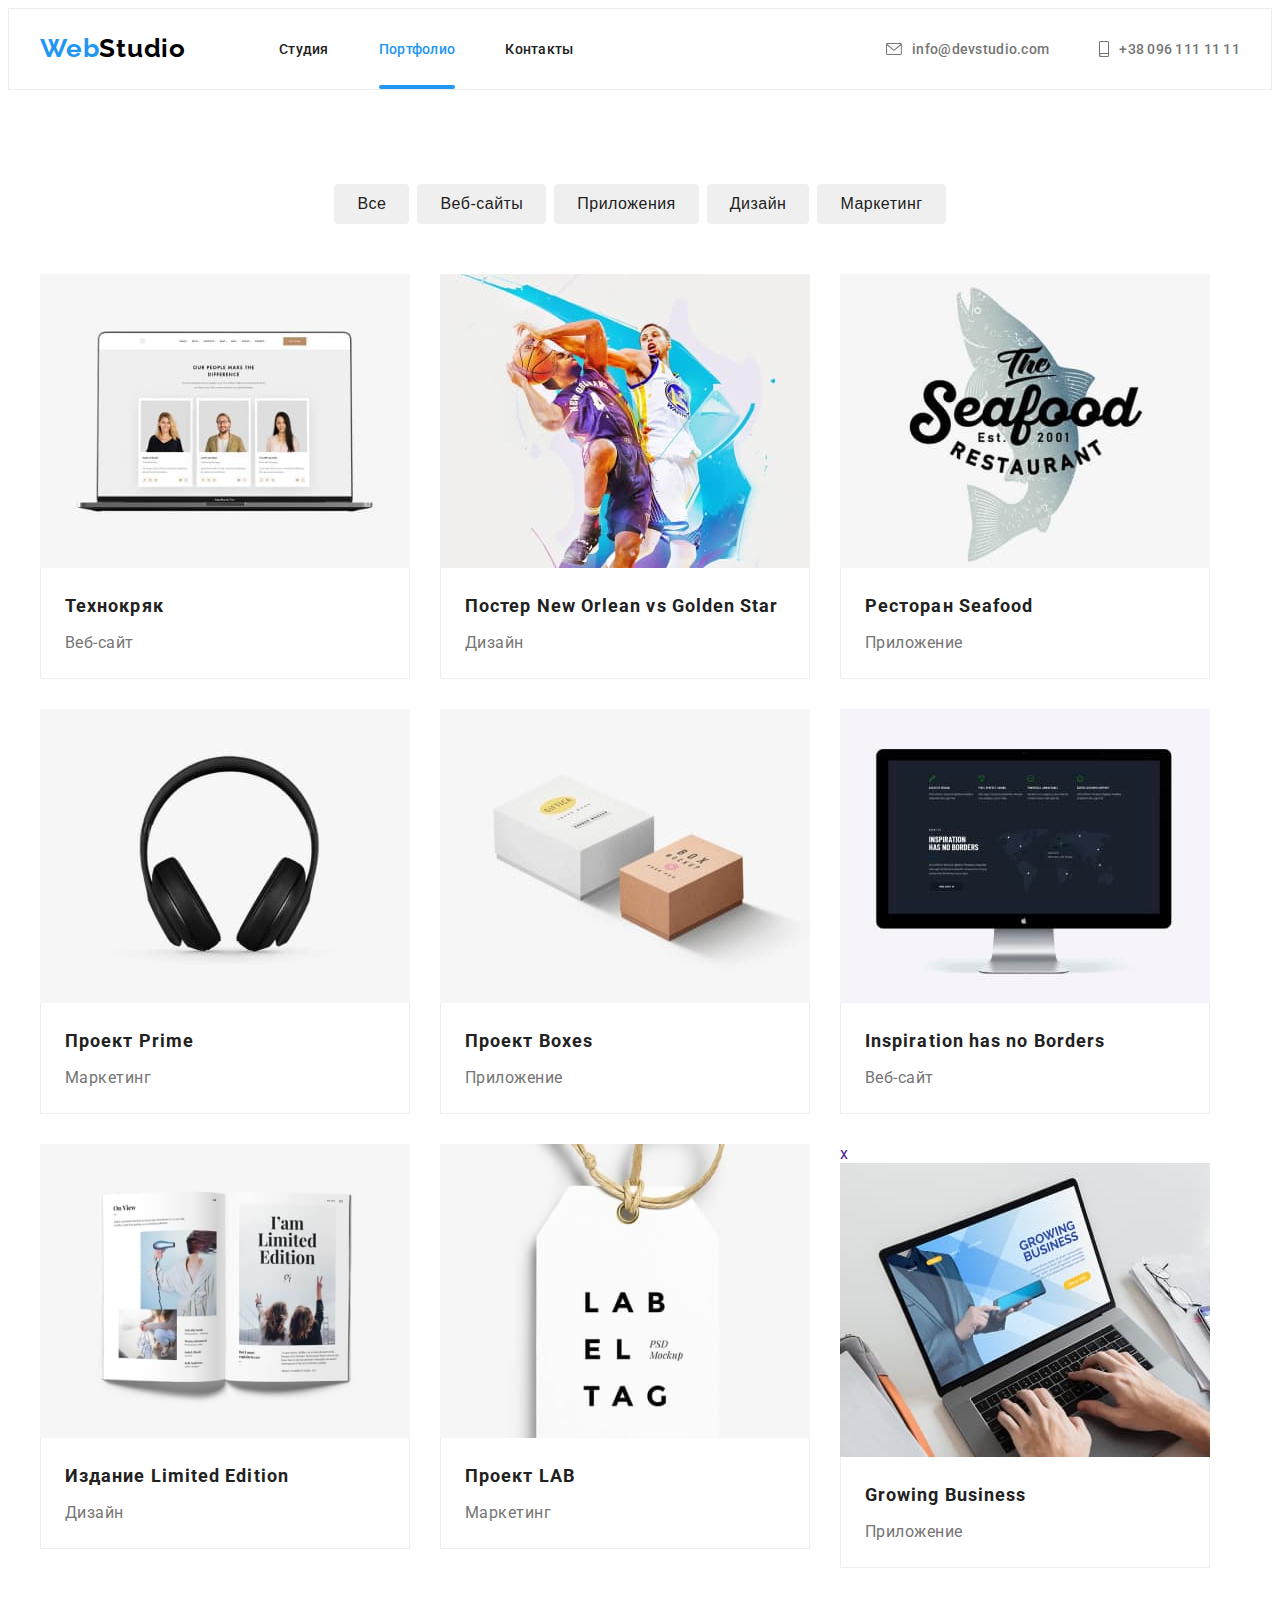
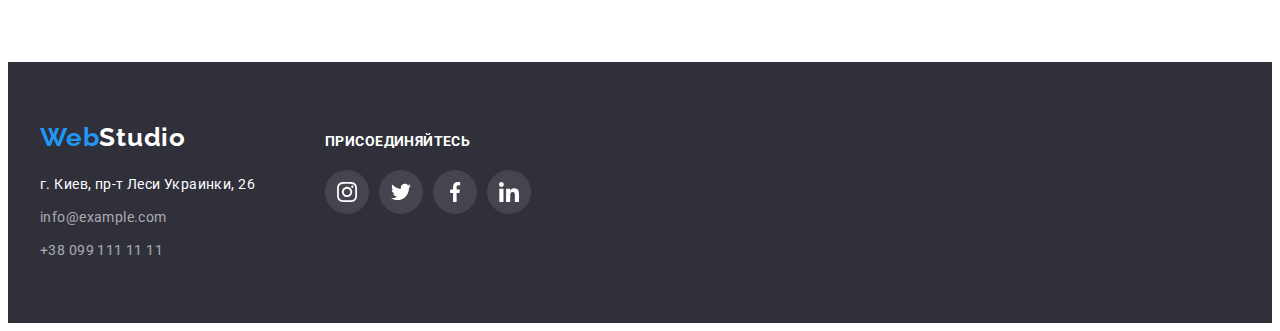
==== portfolio.html @ 912f69d5 "Скопировано ДЗ5" ====
<!DOCTYPE html>
<html lang="ru">
  <head>
    <meta charset="UTF-8" />
    <meta http-equiv="X-UA-Compatible" content="IE=edge" />
    <meta name="viewport" content="width=device-width, initial-scale=1.0" />
    <link rel="stylesheet" href="https://cdnjs.cloudflare.com/ajax/libs/modern-normalize/1.1.0/modern-normalize.min.css" integrity="sha512-wpPYUAdjBVSE4KJnH1VR1HeZfpl1ub8YT/NKx4PuQ5NmX2tKuGu6U/JRp5y+Y8XG2tV+wKQpNHVUX03MfMFn9Q==" 
    crossorigin="anonymous" referrerpolicy="no-referrer" />
    <link rel="preconnect" href="https://fonts.googleapis.com">
    <link rel="preconnect" href="https://fonts.gstatic.com" crossorigin>
    <link href="https://fonts.googleapis.com/css2?family=Raleway:wght@700&family=Roboto:wght@400;500;700;900&display=swap"
      rel="stylesheet">
    <link rel="stylesheet" href="./css/styles.css">
    <title>"Вебстудия"</title>
  </head>
  <body>
    <header class="header">
    <div class="container">
    <nav class="header-nav">
      <a href="" class="header-logo link">Web<span class="header-logo-studio">Studio</span></a>
      <ul class="header-list-nav list">
        <li class="header-item"><a href="./index.html" class="header-link link">Студия</a></li>
        <li class="header-item"><a href="" class="header-link link current">Портфолио</a></li>
        <li class="header-item"><a href="" class="header-link link">Контакты</a></li>
      </ul>
    </nav>
    <ul class="header-list-contact list">
      <li class="header-item-contact"><a href="mailto:info@devstudio.com" class="header-item-contact-link link">
        <svg class="icon-contact mail" width="16" height="12">
          <use href="./images/icons.svg#icon-envelope"></use>
        </svg>info@devstudio.com</a></li>
      <li class="header-item-contact"><a href="tel:+380961111111" class="header-item-contact-link link">
        <svg class="icon-contact" width="10" height="16">
          <use href="./images/icons.svg#icon-smartphone"></use>
        </svg>+38 096 111 11 11</a></li>
    </ul>
    </div>
    </header>
    <main>
      <section class="section">
        <div class="container">
        <h1 class="visually-hidden">Портфолио</h1>
        <ul class="portfolio-filter-list list">
          <li class="filter-btn"><button type="button" class="portfolio-btn">Все</button></li>
          <li class="filter-btn"><button type="button" class="portfolio-btn">Веб-сайты</button></li>
          <li class="filter-btn"><button type="button" class="portfolio-btn">Приложения</button></li>
          <li class="filter-btn"><button type="button" class="portfolio-btn">Дизайн</button></li>
          <li class="filter-btn"><button type="button" class="portfolio-btn">Маркетинг</button></li>
        </ul>
        <ul class="portfolio-project-list list">
            <li class="portfolio-box">
              <a href="" class="portfolio-project-link link">
                <div class="portfolio-wrap-box">
                <img src="./images/imgPortfol_1.jpg" alt="" width="370">
                <p class="portfolio-cover-box">Ресурс предлагает комплексные предложения с разным уровнем функционала и сервисов. Все это позволит посетителю получить исчерпывающие сведения о компании или частном лице.</p>
                </div>
                <div class="portfolio-name">
                <h2 class="portfolio-headline">Технокряк</h2>
                <p class="portfolio-title">Веб-сайт</p>
                </div>
              </a>
            </li>
            <li class="portfolio-box">
              <a href="" class="portfolio-project-link link">
                <div class="portfolio-wrap-box">
                <img src="./images/imgPortfol_2.jpg" alt="" width="370">
                <p class="portfolio-cover-box">Ресурс предлагает комплексные предложения с разным уровнем функционала и сервисов. Все это позволит посетителю получить исчерпывающие сведения о компании или частном лице.</p>
                </div>
                <div class="portfolio-name">
                <h2 class="portfolio-headline">Постер <span lang="en">New Orlean vs Golden Star</span></h2>
                <p class="portfolio-title">Дизайн</p>
                </div>
              </a>
            </li>
            <li class="portfolio-box">
              <a href="" class="portfolio-project-link link">
                <div class="portfolio-wrap-box">
                <img src="./images/imgPortfol_3.jpg" alt="" width="370">
                <p class="portfolio-cover-box">Ресурс предлагает комплексные предложения с разным уровнем функционала и сервисов. Все это позволит посетителю получить исчерпывающие сведения о компании или частном лице.</p>
                </div>
                <div class="portfolio-name">
                <h2 class="portfolio-headline">Ресторан <span lang="en">Seafood</span></h2>
                <p class="portfolio-title">Приложение</p>
                </div>
              </a>
            </li>
            <li class="portfolio-box">
              <a href="" class="portfolio-project-link link">
                <div class="portfolio-wrap-box">
                <img src="./images/imgPortfol_4.jpg" alt="" width="370">
                <p class="portfolio-cover-box">Ресурс предлагает комплексные предложения с разным уровнем функционала и сервисов. Все это позволит посетителю получить исчерпывающие сведения о компании или частном лице.</p>
              </div>
                <div class="portfolio-name">
                <h2 class="portfolio-headline">Проект <span lang="en">Prime</span></h2>
                <p class="portfolio-title">Маркетинг</p>
                </div>
              </a>
            </li>
            <li class="portfolio-box">
              <a href="" class="portfolio-project-link link">
                <div class="portfolio-wrap-box">
                <img src="./images/imgPortfol_5.jpg" alt="" width="370">
                <p class="portfolio-cover-box">Ресурс предлагает комплексные предложения с разным уровнем функционала и сервисов. Все это позволит посетителю получить исчерпывающие сведения о компании или частном лице.</p>
                </div>
                <div class="portfolio-name">
                <h2 class="portfolio-headline">Проект <span lang="en">Boxes</span></h2>
                <p class="portfolio-title">Приложение</p>
                </div>
              </a>
            </li>
            <li class="portfolio-box">
              <a href="" class="portfolio-project-link link">
                <div class="portfolio-wrap-box">
                <img src="./images/imgPortfol_6.jpg" alt="" width="370">
                <p class="portfolio-cover-box">Ресурс предлагает комплексные предложения с разным уровнем функционала и сервисов. Все это позволит посетителю получить исчерпывающие сведения о компании или частном лице.</p>
                </div> 
                <div class="portfolio-name">
                <h2 class="portfolio-headline">Inspiration has no Borders</h2>
                <p class="portfolio-title">Веб-сайт</p>
                </div>
              </a>
            </li>
            <li class="portfolio-box">
              <a href="" class="portfolio-project-link link">
                <div class="portfolio-wrap-box">
                <img src="./images/imgPortfol_7.jpg" alt="" width="370">
                <p class="portfolio-cover-box">Ресурс предлагает комплексные предложения с разным уровнем функционала и сервисов. Все это позволит посетителю получить исчерпывающие сведения о компании или частном лице.</p>
                </div>
                <div class="portfolio-name">
                <h2 class="portfolio-headline">Издание <span lang="en">Limited Edition</span></h2>
                <p class="portfolio-title">Дизайн</p>
                </div>
              </a>
            </li>
            <li class="portfolio-box">
              <a href="" class="portfolio-project-link link">
                <div class="portfolio-wrap-box">
                <img src="./images/imgPortfol_8.jpg" alt="" width="370">
                <p class="portfolio-cover-box">Ресурс предлагает комплексные предложения с разным уровнем функционала и сервисов. Все это позволит посетителю получить исчерпывающие сведения о компании или частном лице.</p>
                </div>
                <div class="portfolio-name">
                <h2 class="portfolio-headline">Проект <span lang="en">LAB</span></h2>
                <p class="portfolio-title">Маркетинг</p>
                </div>
              </a>
            </li>
            <li class="portfolio-box">
              <a href="" class="portfolio-project-link link">
                <div class="portfolio-wrap-box">x
                <img src="./images/imgPortfol_9.jpg" alt="" width="370">
                <p class="portfolio-cover-box">Ресурс предлагает комплексные предложения с разным уровнем функционала и сервисов. Все это позволит посетителю получить исчерпывающие сведения о компании или частном лице.</p>
              </div>
                <div class="portfolio-name">
                <h2 class="portfolio-headline">Growing Business</h2>
                <p class="portfolio-title">Приложение</p>
                </div>
              </a>
            </li>
        </ul>
      </div>
      </section>
    </main>
    <footer class="footer">
      <div class="container footer-box">
        <div class="footer-adress-box">
        <a href="" class="footer-logo link">Web<span class="footer-logo-studio">Studio</span></a>
        <address class="footer-address">
        <ul class="footer-address-list list">
          <li class="footer-address-item">
            <a
              href="https://www.google.com/search?client=firefox-b-d&q=%D0%BA%D0%B8%D0%B5%D0%B2+%D1%83%D0%BB%D0%B8%D1%86%D0%B0+%D0%BB%D0%B5%D1%81%D0%B8+%D1%83%D0%BA%D1%80%D0%B0%D0%B8%D0%BD%D0%BA%D0%B8+26+%D0%B3%D1%83%D0%B3%D0%BB+%D0%BA%D0%B0%D1%80%D1%82%D1%8B"
              target="_blank" rel="noopener noreferrer" class="footer-address-item-link link">г. Киев, пр-т Леси Украинки, 26</a
            >
          </li>
          <li class="footer-address-item contact"><a href="mailto:info@example.com" class="footer-contact-item-link link">info@example.com</a></li>
          <li class="footer-address-item contact"><a href="tel:+380991111111" class="footer-contact-item-link link">+38 099 111 11 11</a></li>
        </ul>
        </address>
        </div>
        <div class="footer-soc-box">
          <h2 class="footer-soc-headline">ПРИСОЕДИНЯЙТЕСЬ</h2>
          <ul class="footer-icon-list list">
            <li class="icon-footer-item"><a href="" class="icon-footer-link">
              <svg class="footer-soc-icon" width="20" height="20"><use href="./images/icons.svg#icon-instagram"></use>
              </a></li>
            <li class="icon-footer-item"><a href="" class="icon-footer-link">
              <svg class="footer-soc-icon" width="20" height="20"><use href="./images/icons.svg#icon-twitter"></use>
            </a></li>
            <li class="icon-footer-item"><a href="" class="icon-footer-link">
              <svg class="footer-soc-icon" width="20" height="20"><use href="./images/icons.svg#icon-facebook"></use>
            </a></li>
            <li class="icon-footer-item"><a href="" class="icon-footer-link">
              <svg class="footer-soc-icon" width="20" height="20"><use href="./images/icons.svg#icon-linkedin"></use>
            </a></li>
          </ul>
        </div>
      </div>
    </footer>
  </body>
</html>
---- css/styles.css ----
:root {
    --header-color: #ffffff;
    --background-color: #2F303A;
    --headline-color: #212121;
    --title-color: #757575;
    --accent-color: #2196f3;
    --tipical-margin: 10px;
    --tipical-padding: 94px;
}
body {
    color: var(--headline-color);
    font-family: Roboto, sans-serif;
}
h1,h2,h3,h4,h5,h6,p {
    margin: 0;
} 
ul,ol{
    padding-left: 0;
    margin: 0;
}
img{
    display: block;
}
.link {
    text-decoration: none;
}
.list {
    list-style: none;
}
.visually-hidden {
    position: absolute;
    white-space: nowrap;
    width: 1px;
    height: 1px;
    overflow: hidden;
    border: 0;
    padding: 0;
    clip: rect(0 0 0 0);
    clip-path: inset(50%);
    margin: -1px;
}
.container{
    width: 1200px;
    padding-left: 15px;
    padding-right: 15px;
    margin: 0 auto;
}   
.section {
    padding-top: var(--tipical-padding);
    padding-bottom: var(--tipical-padding);
}
    
/* ----Лого---- */

.header-logo,
.footer-logo{    
font-family: 'Raleway', sans-serif;
font-weight: 700;
font-size: 26px;
line-height: 1.19;
letter-spacing: 0.03em;
color: var(--accent-color);
}
.header-logo-studio{
    color: #000000;
}
.footer-logo-studio{
    color: var(--header-color);
}

/* ----Хедер---- */
.header{
    border: 1px solid #ECECEC
}
.header .container{
    display: flex;
}
.header-nav{
    display: flex;
    align-items: center;
}
.header-list-nav{
    display: flex;
}
.header-item{
    margin-right: 50px;
}   
.header-list-nav .header-item:last-child{
    margin-right: 0px;
}
.header-list-contact{
    display: flex;
    margin-left: auto;
    align-items: center;
}
.header-item-contact+.header-item-contact{
    margin-left: 50px;
}
.icon-contact{
    display: inline-block;
    align-items: center;
    margin-right:10px;
}
.header-logo{
    margin-right: 93px;
    padding-top: 24px;
    padding-bottom: 25px;
}
.header-link {
    font-weight: 500;
    font-size: 14px;
    line-height: 1.33;
    letter-spacing: 0.02em;
    color: var(--headline-color);
    position: relative;
    transition: color 250ms cubic-bezier(0.4, 0, 0.2, 1);
}
.header-link.link.current::after{
    position: absolute;
    content:"";
    width: 100%;
    height: 4px;
    left: 0;
    bottom: -32px;
    background-color:var(--accent-color);
    border-radius: 2px;
    }
.header-link:hover,
.header-link:focus
{
  color: var(--accent-color);
}
.header-link.link.current {
    color: var(--accent-color);
}
.header-item-contact-link{
    font-weight: 500;
    font-size: 14px;
    line-height: 1.33;
    letter-spacing: 0.02em;
    color: var(--title-color);
    fill: var(--title-color);
    display: flex;
    align-items: center;
    transition: color 250ms cubic-bezier(0.4, 0, 0.2, 1), fill 250ms cubic-bezier(0.4, 0, 0.2, 1);
}
.header-item-contact-link:hover,
.header-item-contact-link:focus{
    color: var(--accent-color);
    fill: var(--accent-color);
}

/* ----Герой---- */

.hero{
    padding: 200px 0;
    background-color: var(--background-color);
    max-width: 1600px;
    height: 600px;
    margin-left: auto;
    margin-right: auto;
    background-image: url(../images/img-оverlay.png),
    url(../images/img-hero.jpg);
    background-position: center;
    background-repeat: no-repeat;
    background-size: cover;
}
.hero-title{
    font-weight: 900;
    font-size: 44px;
    line-height: 1.36;
    letter-spacing: 0.06em;
    text-align: center;
    text-transform: uppercase;
    color: var(--header-color);
    max-width:696px;
    margin-left: auto;
    margin-right: auto;
    margin-bottom: 30px;
}
.hero-btn{
    background-color: var(--accent-color);
    font-family: inherit;
    font-weight: 700;
    font-size: 16px;
    line-height: 1.88;
    display: flex;
    text-align: center;
    letter-spacing: 0.06em;
    color: var(--header-color);
    cursor: pointer;
    min-width: 136px;
    margin-left: auto;
    margin-right: auto;
    padding: 10px 32px;
    border-radius: 4px;
    border: 1px solid transparent;
    transition: background-color 250ms cubic-bezier(0.4, 0, 0.2, 1);
}
.hero-btn:hover,
.hero-btn:focus {
    background-color:  #188CE8;;
}

/* ----Секция Особенности---- */

.feature{
    padding-top: var(--tipical-padding);
}
.feature-list{
    display: flex;
}
.feature-item{
    width: 270px;
    margin-right: 30px;
}
.feature-item:nth-child(4n) {
    margin-right: 0;
}
.feature-headline{
font-size: 14px;
line-height: 1.14;
letter-spacing: 0.03em;
text-transform: uppercase;
color: var(--headline-color);
margin-bottom: var(--tipical-margin);
}
.feature-title{
font-size: 14px;
line-height: 1.71;
letter-spacing: 0.03em;
color: var(--title-color);
}
.feature-item-box {
    display: flex;
    justify-content: center;
    align-items: center;
    background-color: #F5F4FA;
    width: 270px;
    height: 120px;
    border-radius: 4px;
    margin-bottom: 30px;
}

/* ----Секция Наши задачи---- */
/* ----Секция Наша команда---- */
/* ----Секция Клиенты---- */

/* ----Общее---- */

.task-headline,
.team-headline,
.clients-headline{
margin-bottom: 50px;
font-size: 36px;
line-height: 1.16;
text-align: center;
letter-spacing: 0.03em;
color: var(--headline-color);
}
.task-list,
.team-list,
.clients-list{
    display: flex;
}

/* ----Наши задачи---- */

.dopsection {
    padding-top: 0px;
}

.task-item +.task-item{
    margin-left: 30px;
}
.task-item:last-child{
    margin-right: 0px;
}
.task-box-headline{
    display: flex;
    position: relative;
}
.task-item-headline{
    position: absolute;
    display: flex;
    align-items: center;
    justify-content: center;
    width: 100%;
    min-height: 70px;
    left: 0;
    bottom: 0;
    font-size: 14px;
    line-height: 1.14;
    text-align: center;
    letter-spacing: 0.03em;
    text-transform: uppercase;
    color: var(--header-color);
    background-color: rgba(47, 48, 58, 0.8);
}

/* ----Секция Наша команда---- */

.team {
    background-color: #F5F4FA;
}
.team-item{
    background-color: #ffffff;
    width: 270px;
    margin-right: 30px;
    box-shadow: 0px 1px 3px rgba(0, 0, 0, 0.12), 0px 1px 1px rgba(0, 0, 0, 0.14), 0px 2px 1px rgba(0, 0, 0, 0.2);
    border-radius: 0px 0px 4px 4px;
}
.team-item:nth-child(4n) {
    margin-right: 0;
}
.team-name{
    padding-top: 30px;
    padding-bottom: 30px;
}
.team-item-headline{
font-weight: 500;
font-size: 16px;
line-height: 1.18;
text-align: center;
letter-spacing: 0.03em;
color: var(--headline-color);
margin-bottom: var(--tipical-margin);
}
.team-title{
font-size: 16px;
line-height: 1.18;
text-align: center;
letter-spacing: 0.03em;
color: var(--title-color);
margin-bottom: 16px;
}

.icon-team-list{
    display: flex;
    justify-content: center;
}
.icon-team-link{
    display: flex;
    width: 44px;
    height: 44px;
    justify-content: center;
    align-items: center;
    background-color: #ffffff;
    border-radius: 50%;
    fill: #AFB1B8;
    transition: background-color 250ms cubic-bezier(0.4, 0, 0.2, 1), fill 250ms cubic-bezier(0.4, 0, 0.2, 1);
    
}
.icon-team-link:hover,
.icon-team-link:focus{
    background-color: var(--accent-color);
    fill: #ffffff;
}
.icon-team-item +.icon-team-item{
    margin-left: 10px;
}

/* ----Секция Клиенты---- */

.clients-item{
        margin-right: 30px;
}
.clients-item:nth-child(6n) {
    margin-right: 0;
}
.clients-list{
    display: flex;
    justify-content: center;
}
.clients-link{
    display: flex;
    justify-content: center;
    align-items: center;
    width: 170px;
    height: 92px;
    border: 1px solid #AFB1B8;
    border-radius: 4px;
    fill: #AFB1B8;
    transition: border-color 250ms cubic-bezier(0.4, 0, 0.2, 1), fill 250ms cubic-bezier(0.4, 0, 0.2, 1);
}
.clients-link:hover,
.clients-link:focus{
    border-color: var(--accent-color);
    fill: var(--accent-color);
}

/* ----Футер---- */

.footer{
    background-color: var(--background-color);
    padding-top: 60px;
    padding-bottom: 60px;
}
.footer-address{
    margin-top: 20px;
}
.contact{
    margin-top: 9px;
}
.footer-address-item-link{
font-style: normal;
font-size: 14px;
line-height: 1.71;
letter-spacing: 0.03em;
color: var(--header-color);
transition: color 250ms cubic-bezier(0.4, 0, 0.2, 1);
}
.footer-contact-item-link{
font-style: normal;
font-size: 14px;
line-height: 1.71;
letter-spacing: 0.03em;
color: rgba(255, 255, 255, 0.6);
transition: color 250ms cubic-bezier(0.4, 0, 0.2, 1);
}
.footer-address-item-link:hover,
.footer-address-item-link:focus {
    color: var(--accent-color);
}
.footer-contact-item-link:hover,
.footer-contact-item-link:focus{
     color: var(--accent-color);
}
.footer-box{
    display: flex;
    align-items: baseline;
}
.footer-soc-box{
    margin-left: 70px;
}
.footer-soc-headline{
margin-bottom: 20px;
font-weight: 700;
font-size: 14px;
line-height: 1.14;
letter-spacing: 0.03em;
text-transform: uppercase;
color: #FFFFFF;
}

.footer-icon-list{
    display: flex;
    justify-content: center;
}
.icon-footer-link{
    display: flex;
    width: 44px;
    height: 44px;
    justify-content: center;
    align-items: center;
    background-color: rgba(255, 255, 255, 0.1);
    border-radius: 50%;
    fill: #ffffff;
    transition: background-color 250ms cubic-bezier(0.4, 0, 0.2, 1);
}
.icon-footer-link:hover,
.icon-footer-link:focus{
    background-color: var(--accent-color);
}
.icon-footer-item +.icon-footer-item{
    margin-left: 10px;
}

/* ----Портфолио---- */

.portfolio-filter-list{
    display: flex;
    justify-content: center;
    margin-bottom: 50px;
}
.portfolio-project-list{
    display: flex;
    flex-wrap: wrap;
}
.filter-btn{
    margin-right: 8px;
}
.filter-btn:last-child{
    margin-right: 0;
}
.portfolio-btn{
    display: inline-block;
    padding: 6px 22px;
    border-radius: 4px;
    border: 1px solid transparent;
    min-width: 73px;
    font-weight: 500;
    font-size: 16px;
    line-height: 1.62;
    text-align: center;
    letter-spacing: 0.03em;
    color: var(--headline-color);
    cursor: pointer;
    transition: background-color 250ms cubic-bezier(0.4, 0, 0.2, 1), color 250ms cubic-bezier(0.4, 0, 0.2, 1), box-shadow 250ms cubic-bezier(0.4, 0, 0.2, 1);
}
.portfolio-btn:hover,
.portfolio-btn:focus {
color: var(--header-color);
background-color: var(--accent-color);
box-shadow: 0px 3px 1px rgba(0, 0, 0, 0.1), 0px 1px 2px rgba(0, 0, 0, 0.08), 0px 2px 2px rgba(0, 0, 0, 0.12);
}
.portfolio-box{
    width: 370px;
    margin-right: 30px;
    margin-bottom: 30px;
}
.portfolio-box:nth-child(3n){
    margin-right: 0;
}
.portfolio-box:nth-last-child(-n+3){
    margin-bottom: 0;
}
.portfolio-project-link{
    display: block;
    transition: box-shadow 250ms cubic-bezier(0.4, 0, 0.2, 1);
}
.portfolio-project-link:hover,
.portfolio-project-link:focus{
    box-shadow: 0px 1px 1px rgba(0, 0, 0, 0.12), 0px 4px 4px rgba(0, 0, 0, 0.06), 1px 4px 6px rgba(0, 0, 0, 0.16);
}
.portfolio-name{
    padding: 20px 24px;
    border: 1px solid #EEEEEE;
    border-top:none;
}
.portfolio-headline {
    font-size: 18px;
    line-height: 2.0;
    letter-spacing: 0.06em;
    color: var(--headline-color);
}
    .portfolio-title{
    margin-top: 4px;
    font-size: 16px;
    line-height: 1.88;
    letter-spacing: 0.03em;
    color: var(--title-color);
}
.portfolio-wrap-box{
    position: relative;
    overflow: hidden;
}
.portfolio-cover-box{
    position: absolute;
    top: 0;
    background-color: rgba(33, 150, 243, 0.9);
    font-size: 18px;
    line-height: 1.56;
    letter-spacing: 0.03em;
    color:var(--header-color);
    padding: 63px 24px;
    height: 100%;
    transform: translateY(100%);
    transition: transform 250ms cubic-bezier(0.4, 0, 0.2, 1);
}
.portfolio-box:hover .portfolio-cover-box,
.portfolio-box:focus .portfolio-cover-box
{
    transform: translateY(0%);    
}

/* Модальное окно */

.backdrop{
    position: fixed;
    width: 100%;
    height: 100%;
    top: 0;
    background-color: rgba(0, 0, 0, 0.2); 
    transition: opacity 500ms, visibility 500ms;
}
.modal{
    position: absolute;
    width: 528px;
    min-height: 581px;
    background-color: var(--header-color);
    box-shadow: 0px 1px 3px rgba(0, 0, 0, 0.12),
    0px 1px 1px rgba(0, 0, 0, 0.14),
    0px 2px 1px rgba(0, 0, 0, 0.2);
    border-radius: 4px;
    top: 50%;
    left: 50%;
    transform: translate(-50%, -50%); 
}
.modal-close-btn{
    position: absolute;
    top: 8px;
    right: 8px;
    width: 30px;
    height: 30px;
    border-radius: 50%;
    background-color: var(--header-color);
    border: 1px solid rgba(0, 0, 0, 0.1);
    cursor: pointer;
}
.is-hidden{
    opacity: 0;
    pointer-events: none;
    visibility: hidden;
}
.icon-cross{
    fill: #000000;
}
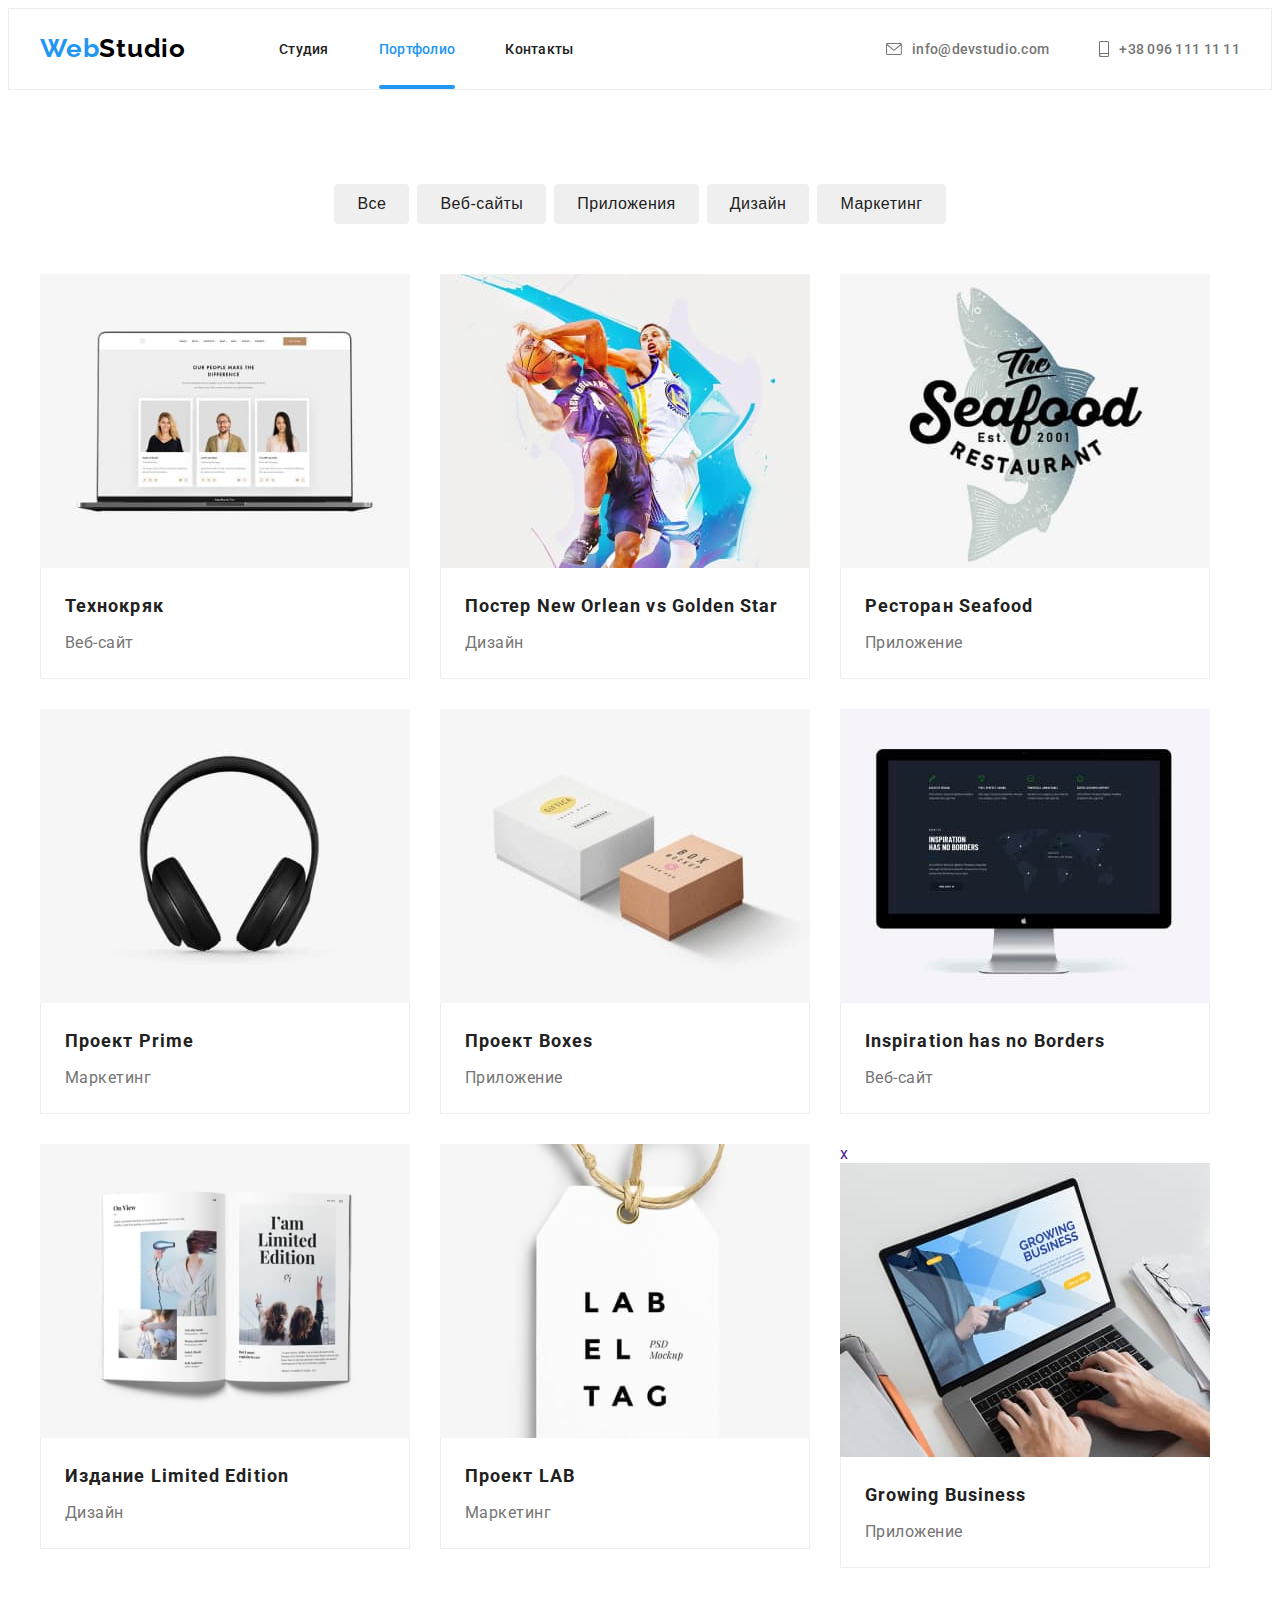
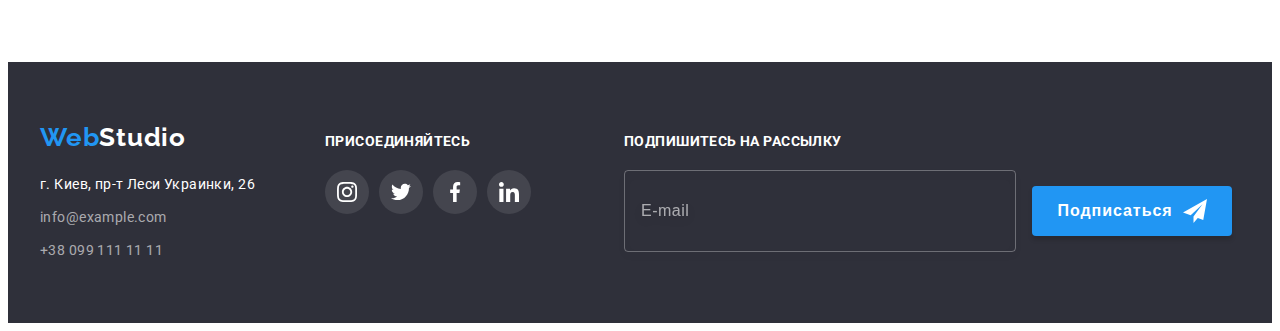
==== commit b1875d76: "Homework6 на проверку" ====
--- a/portfolio.html
+++ b/portfolio.html
@@ -194,6 +194,17 @@
             </a></li>
           </ul>
         </div>
+        <div class="footer-subscr">
+          <h2 class="footer-subscr-headline">Подпишитесь на рассылку</h2>
+          <form>
+            <label for="email"></label>
+            <input type="email" name="email" class="footer-input" id="email" placeholder="E-mail">
+            <button type="submit" class="footer-bth-active">Подписаться
+              <svg class="icon-send" width="24" height="24">
+              <use href="./images/icons.svg#icon-send"></use>
+            </button>
+          </form>
+        </div>
       </div>
     </footer>
   </body>
--- a/css/styles.css
+++ b/css/styles.css
@@ -199,7 +199,7 @@
 }
 .hero-btn:hover,
 .hero-btn:focus {
-    background-color:  #188CE8;;
+    background-color:  #188CE8;
 }
 
 /* ----Секция Особенности---- */
@@ -464,6 +464,63 @@
 }
 .icon-footer-item +.icon-footer-item{
     margin-left: 10px;
+}
+.footer-subscr{
+    margin-left: 93px;
+}
+.footer-subscr-headline{
+    font-weight: 700;
+    font-size: 14px;
+    line-height: 1.14;
+    letter-spacing: 0.03em;
+    text-transform: uppercase;
+    color: #FFFFFF;
+    margin-bottom: 20px;
+}
+.footer-input{
+    width: 358px;
+    height: 50px;
+    border: 1px solid rgba(255, 255, 255, 0.3);
+    filter: drop-shadow(0px 4px 4px rgba(0, 0, 0, 0.15));
+    border-radius: 4px;
+    color: #FFFFFF;
+    padding: 15px 16px;
+    background-color: transparent;
+}
+.footer-input::placeholder{
+    font-weight: 400;
+    font-size: 16px;
+    line-height: 1.25;
+    letter-spacing: 0.03em;
+     color: rgba(255, 255, 255, 0.6);
+}
+.footer-bth-active{
+    display: inline-flex;
+    justify-content: center;
+    align-items: center;
+    margin-left: 12px;
+    border-radius: 4px;
+    border: 1px solid transparent;
+    width: 200px;
+    height: 50px;
+    font-weight: 700;
+    font-size: 16px;
+    line-height: 1.88;
+    text-align: center;
+    letter-spacing: 0.06em;
+    color: var(--header-color);
+    cursor: pointer;
+    background-color: var(--accent-color);
+    box-shadow: 0px 4px 4px rgba(0, 0, 0, 0.15);
+    transition: background-color 250ms cubic-bezier(0.4, 0, 0.2, 1);
+}
+.icon-send{
+    margin-left: 10px;
+    fill: var(--header-color);
+}
+.footer-bth-active:hover,
+.footer-bth-active:focus {
+    background-color: #188CE8;
 }
 
 /* ----Портфолио---- */
@@ -583,6 +640,7 @@
     0px 1px 1px rgba(0, 0, 0, 0.14),
     0px 2px 1px rgba(0, 0, 0, 0.2);
     border-radius: 4px;
+    padding: 40px;
     top: 50%;
     left: 50%;
     transform: translate(-50%, -50%); 
@@ -605,4 +663,156 @@
 }
 .icon-cross{
     fill: #000000;
-}
+    transition: fill 250ms cubic-bezier(0.4, 0, 0.2, 1);
+}
+.icon-cross:hover,
+.icon-cross:focus {
+    fill: var(--accent-color);
+}
+.modal-title{
+    font-weight: 700;
+    font-size: 20px;
+    line-height: 1.15;
+    text-align: center;
+    letter-spacing: 0.03em;
+    color: var(--headline-color)
+}
+.modal-form-field{
+    display: flex;
+    flex-direction: column;
+    margin-top: 12px;
+    margin-bottom: 10px;
+}
+.modal-label{
+    font-weight: 400;
+    font-size: 12px;
+    line-height: 1.17;
+    letter-spacing: 0.01em;
+    color: #757575;
+    margin-bottom: 4px;
+}
+.modal-input{
+    width: 100%;
+    height: 40px;
+    border: 1px solid rgba(33, 33, 33, 0.2);
+    border-radius: 4px;
+    padding-left: 30px;
+    transition: border-color 250ms cubic-bezier(0.4, 0, 0.2, 1);
+}
+.modal-input:hover,
+.modal-input:focus{
+    border-color: var(--accent-color);
+}
+.modal-input-wrap{
+    position: relative;
+}
+.input-icon{
+    position: absolute;
+    left: 10px;
+    top: 50%;
+    transform: translateY(-50%);
+    transition: fill 250ms cubic-bezier(0.4, 0, 0.2, 1);
+}
+.modal-input:hover +.input-icon,
+.modal-input:focus+.input-icon{
+    fill: var(--accent-color);
+}
+.modal-form-comments {
+    display: flex;
+    flex-direction: column;
+}
+.modal-label-comments{
+    font-weight: 400;
+    font-size: 12px;
+    line-height: 1.17;
+    letter-spacing: 0.01em;
+    color: #757575;
+    margin-bottom: 4px;
+}
+.user-text{
+    width: 100%;
+    height: 120px;
+    border: 1px solid rgba(33, 33, 33, 0.2);
+    border-radius: 4px;
+    padding: 12px 16px;
+    margin-bottom: 20px;
+    resize: none;
+    transition: border-color 250ms cubic-bezier(0.4, 0, 0.2, 1);
+}
+.user-text::placeholder{
+    font-weight: 400;
+    font-size: 12px;
+    line-height: 1.17;
+    letter-spacing: 0.01em;
+    color: rgba(117, 117, 117, 0.5);
+}
+.user-text:hover,
+.user-text:focus{
+    border-color: var(--accent-color);
+}
+.label-policy{
+    display: flex;
+    font-weight: 400;
+    font-size: 14px;
+    line-height: 1.71;
+    letter-spacing: 0.03em;
+    color: #757575;
+    justify-content: center;
+    align-items: center;
+    margin-bottom: 30px;
+}
+.label-policy span{
+width: 16px;
+height: 15px;
+border: 2px solid black;
+border-radius: 3px;
+margin-right: 5px;
+display: flex;
+align-items: center;
+justify-content: center;
+}
+.input-policy{
+    content: "";
+    width: 16px;
+    height: 15px;
+    background: #212121;
+}
+.check-icon{
+    fill: transparent;
+}
+.input-policy:checked + .label-policy span{
+    background-color: var(--accent-color);
+    border: none;
+}
+.input-policy:checked+.label-policy .check-icon{
+    fill: #EEEEEE;
+}
+.check-dogovor{
+    color: var(--accent-color);
+    margin-left: 5px;
+    
+}
+.modal-bth-active{
+    display: block;
+    width: 200px;
+    height: 50px;
+    margin-left: auto;
+    margin-right: auto;
+    font-weight: 700;
+    font-size: 16px;
+    line-height: 1.88;
+    align-items: center;
+    text-align: center;
+    letter-spacing: 0.06em;
+    color: #FFFFFF;
+    background-color: var(--accent-color);
+    box-shadow: 0px 4px 4px rgba(0, 0, 0, 0.15);
+    border-radius: 4px;
+    cursor: pointer;
+    transition: background-color 250ms cubic-bezier(0.4, 0, 0.2, 1);
+}
+.modal-bth-active:hover,
+.modal-bth-active:focus{
+    background-color: #188CE8;
+}
+
